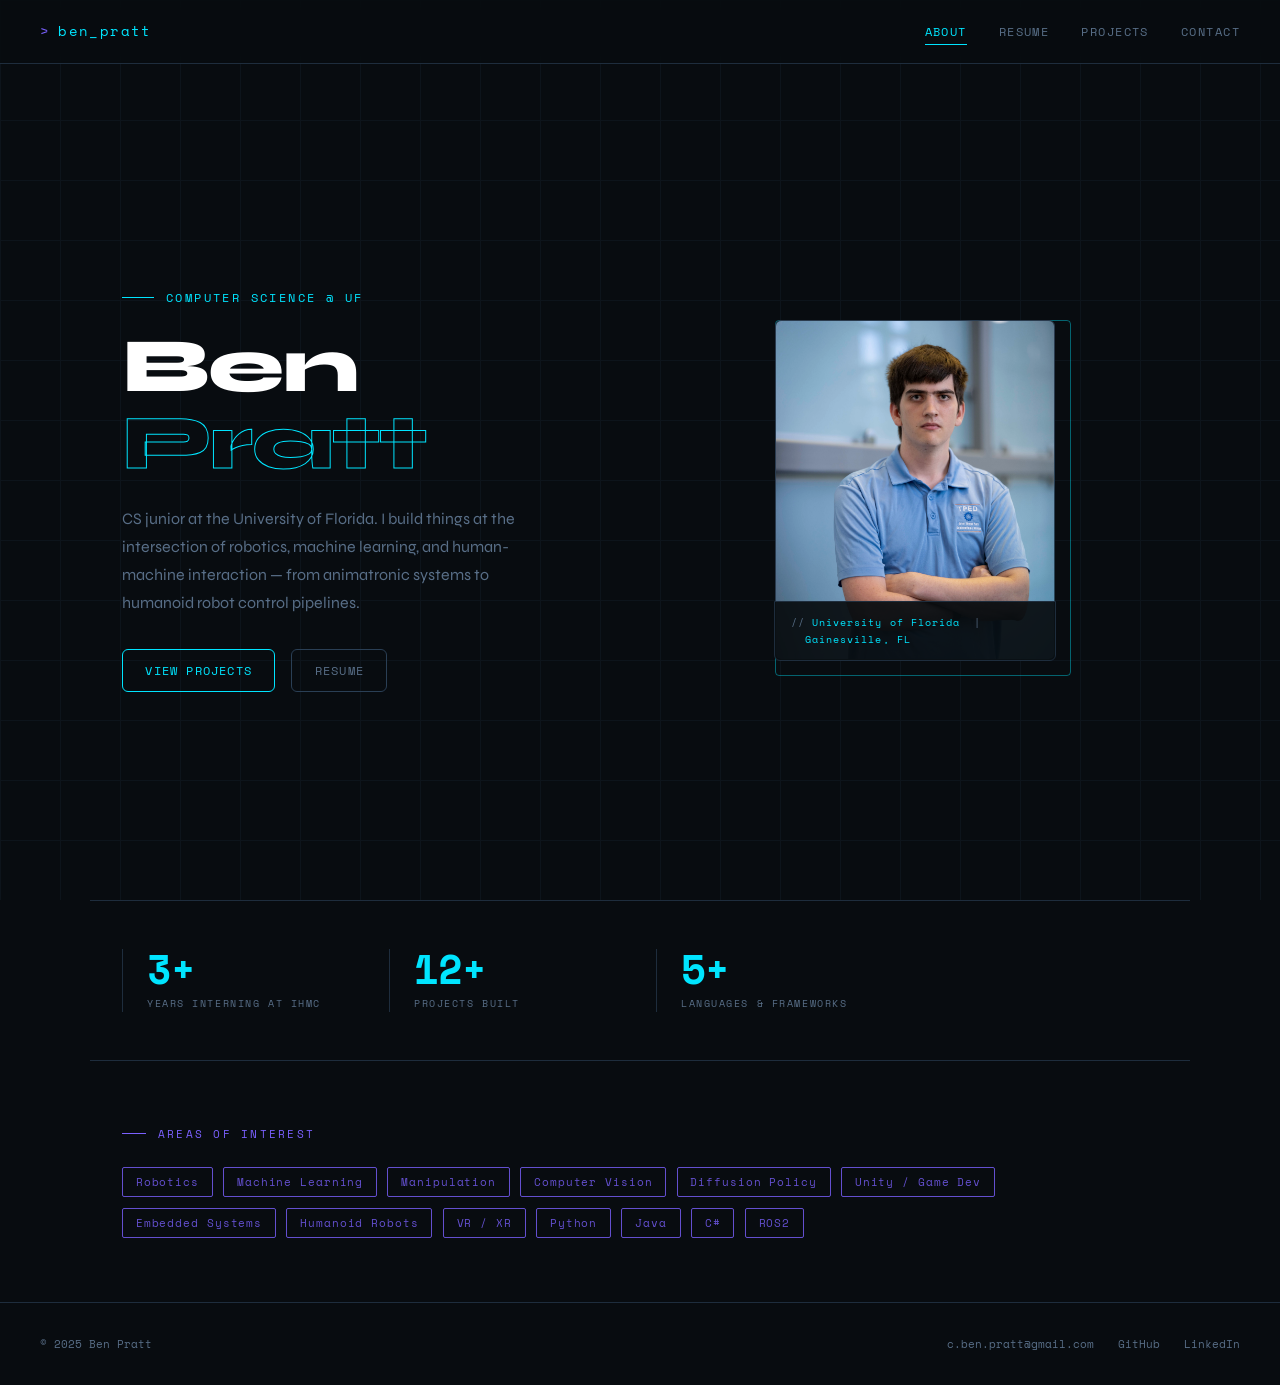
==== index.html @ c1a09a0b "Adds arms etc" ====
<!DOCTYPE html>
<html lang="en">
<head>
  <meta charset="UTF-8" />
  <meta name="viewport" content="width=device-width, initial-scale=1.0" />
  <title>Ben Pratt — CS @ UF</title>
  <link rel="stylesheet" href="css/style.css" />
  <style>
    /* ── HERO ── */
    .hero {
      min-height: calc(100vh - var(--nav-h));
      display: grid;
      grid-template-columns: 1fr 1fr;
      align-items: center;
      gap: 4rem;
      padding: 5rem 2rem 4rem;
      max-width: 1100px;
      margin: 0 auto;
      position: relative;
      z-index: 1;
    }

    .hero-eyebrow {
      font-family: var(--font-mono);
      font-size: .75rem;
      color: var(--accent);
      letter-spacing: .2em;
      text-transform: uppercase;
      margin-bottom: 1.25rem;
      display: flex;
      align-items: center;
      gap: .75rem;
    }
    .hero-eyebrow::before {
      content: '';
      display: inline-block;
      width: 32px; height: 1px;
      background: var(--accent);
    }

    .hero h1 {
      font-family: var(--font-body);
      font-size: clamp(3rem, 6vw, 5.5rem);
      font-weight: 800;
      line-height: 1.0;
      letter-spacing: -.02em;
      color: #fff;
      margin-bottom: 1.5rem;
    }
    .hero h1 span {
      color: transparent;
      -webkit-text-stroke: 1px var(--accent);
    }

    .hero-bio {
      font-size: 1rem;
      color: var(--muted);
      max-width: 440px;
      margin-bottom: 2rem;
      line-height: 1.75;
    }

    .hero-actions {
      display: flex;
      gap: 1rem;
      flex-wrap: wrap;
    }

    /* ── PHOTO CARD ── */
    .hero-visual {
      display: flex;
      justify-content: center;
    }
    .photo-frame {
      position: relative;
      width: 280px;
    }
    .photo-frame::before {
      content: '';
      position: absolute;
      inset: -8px;
      border: 1px solid var(--accent);
      border-radius: 4px;
      opacity: .4;
      transform: translate(8px, 8px);
    }
    .photo-frame::after {
      content: '';
      position: absolute;
      inset: 0;
      background: linear-gradient(135deg, transparent 60%, rgba(0,229,255,.08));
      border-radius: var(--radius);
      z-index: 2;
    }
    .photo-frame img {
      width: 280px;
      height: 340px;
      object-fit: cover;
      border-radius: var(--radius);
      border: 1px solid var(--border2);
      filter: grayscale(20%) contrast(1.05);
      display: block;
    }
    .photo-tag {
      position: absolute;
      bottom: -1px;
      left: -1px;
      right: -1px;
      padding: .75rem 1rem;
      background: rgba(8,12,16,.92);
      border: 1px solid var(--border);
      border-radius: 0 0 var(--radius) var(--radius);
      font-family: var(--font-mono);
      font-size: .65rem;
      color: var(--accent);
      letter-spacing: .1em;
      z-index: 3;
    }
    .photo-tag span { color: var(--muted); }

    /* ── STATS ROW ── */
    .stats {
      border-top: 1px solid var(--border);
      padding: 3rem 2rem;
      max-width: 1100px;
      margin: 0 auto;
      display: grid;
      grid-template-columns: repeat(4, 1fr);
      gap: 2rem;
      position: relative;
      z-index: 1;
    }
    .stat {
      border-left: 1px solid var(--border);
      padding-left: 1.5rem;
    }
    .stat-n {
      font-family: var(--font-mono);
      font-size: 2.5rem;
      font-weight: 700;
      color: var(--accent);
      line-height: 1;
      margin-bottom: .35rem;
    }
    .stat-label {
      font-family: var(--font-mono);
      font-size: .65rem;
      color: var(--muted);
      letter-spacing: .15em;
      text-transform: uppercase;
    }

    /* ── INTERESTS ── */
    .interests {
      border-top: 1px solid var(--border);
      padding: 4rem 2rem;
      max-width: 1100px;
      margin: 0 auto;
      position: relative;
      z-index: 1;
    }
    .tags {
      display: flex;
      flex-wrap: wrap;
      gap: .65rem;
      margin-top: 1.5rem;
    }
    .tag {
      font-family: var(--font-mono);
      font-size: .7rem;
      color: var(--accent2);
      border: 1px solid var(--accent2);
      padding: .3rem .8rem;
      border-radius: 2px;
      letter-spacing: .08em;
      opacity: .8;
      transition: opacity .2s;
    }
    .tag:hover { opacity: 1; }

    @media (max-width: 768px) {
      .hero { grid-template-columns: 1fr; gap: 2rem; }
      .hero-visual { order: -1; }
      .stats { grid-template-columns: repeat(2, 1fr); }
    }
  </style>
</head>
<body>
  <div class="grid-bg"></div>

  <nav>
    <div class="nav-logo">ben_pratt</div>
    <ul class="nav-links">
      <li><a href="index.html" class="active">About</a></li>
      <li><a href="resume.html">Resume</a></li>
      <li><a href="projects.html">Projects</a></li>
      <li><a href="contact.html">Contact</a></li>
    </ul>
  </nav>

  <main>
    <section class="hero">
      <div class="hero-copy fade-up">
        <div class="hero-eyebrow">Computer Science @ UF</div>
        <h1>Ben<br /><span>Pratt</span></h1>
        <p class="hero-bio">
          CS junior at the University of Florida. I build things at the intersection
          of robotics, machine learning, and human-machine interaction — from
          animatronic systems to humanoid robot control pipelines.
        </p>
        <div class="hero-actions">
          <a href="projects.html" class="btn">View Projects</a>
          <a href="resume.html" class="btn btn-ghost">Resume</a>
        </div>
      </div>

      <div class="hero-visual fade-up fade-up-2">
        <div class="photo-frame">
          <img
            src="media/image002.jpg"
            alt="Ben Pratt"
          />
          <div class="photo-tag">
            <span>// </span>University of Florida&nbsp;&nbsp;<span>|</span>&nbsp;&nbsp;Gainesville, FL
          </div>
        </div>
      </div>
    </section>

    <section class="stats fade-up fade-up-3">
      <div class="stat">
        <div class="stat-n">3+</div>
        <div class="stat-label">Years Interning at IHMC</div>
      </div>
      <div class="stat">
        <div class="stat-n">12+</div>
        <div class="stat-label">Projects Built</div>
      </div>
      <div class="stat">
        <div class="stat-n">5+</div>
        <div class="stat-label">Languages & Frameworks</div>
      </div>
    </section>

    <section class="interests fade-up fade-up-4">
      <div class="section-label">Areas of Interest</div>
      <div class="tags">
        <span class="tag">Robotics</span>
        <span class="tag">Machine Learning</span>
        <span class="tag">Manipulation</span>
        <span class="tag">Computer Vision</span>
        <span class="tag">Diffusion Policy</span>
        <span class="tag">Unity / Game Dev</span>
        <span class="tag">Embedded Systems</span>
        <span class="tag">Humanoid Robots</span>
        <span class="tag">VR / XR</span>
        <span class="tag">Python</span>
        <span class="tag">Java</span>
        <span class="tag">C#</span>
        <span class="tag">ROS2</span>
      </div>
    </section>

    <footer>
      <span>© 2025 Ben Pratt</span>
      <div class="footer-links">
        <a href="mailto:c.ben.pratt@gmail.com">c.ben.pratt@gmail.com</a>
        <a href="https://github.com/EAOZONE" target="_blank">GitHub</a>
        <a href="https://www.linkedin.com/in/charles-pratt-919313291/" target="_blank">LinkedIn</a>
      </div>
    </footer>
  </main>
</body>
</html>
---- css/style.css ----
@import url('https://fonts.googleapis.com/css2?family=Space+Mono:ital,wght@0,400;0,700;1,400&family=Syne:wght@400;600;700;800&display=swap');

/* ─── DESIGN TOKENS ─────────────────────────────────────────────────────── */

:root {
  --bg:        #080c10;
  --bg2:       #0d1117;
  --bg3:       #111820;
  --border:    #1e2d3d;
  --border2:   #2a3f55;
  --text:      #cdd9e5;
  --muted:     #586e87;
  --accent:    #00e5ff;
  --accent2:   #7b61ff;
  --accent3:   #ff4ecd;
  --green:     #39d353;
  --glow:      0 0 20px rgba(0,229,255,0.25);
  --glow-sm:   0 0 8px rgba(0,229,255,0.2);
  --radius:    6px;
  --font-mono: 'Space Mono', monospace;
  --font-body: 'Syne', sans-serif;
  --nav-h:     64px;
}

/* ─── RESET ──────────────────────────────────────────────────────────────── */
*, *::before, *::after { box-sizing: border-box; margin: 0; padding: 0; }
html { scroll-behavior: smooth; }
body {
  background: var(--bg);
  color: var(--text);
  font-family: var(--font-body);
  font-size: 16px;
  line-height: 1.65;
  min-height: 100vh;
  overflow-x: hidden;
}
a { color: var(--accent); text-decoration: none; transition: color .2s; }
a:hover { color: #fff; }
img { max-width: 100%; display: block; }
button { cursor: pointer; font-family: var(--font-body); }


/* ─── NAV ────────────────────────────────────────────────────────────────── */
nav {
  position: fixed;
  top: 0; left: 0; right: 0;
  height: var(--nav-h);
  background: rgba(8,12,16,.85);
  backdrop-filter: blur(12px);
  border-bottom: 1px solid var(--border);
  display: flex;
  align-items: center;
  justify-content: space-between;
  padding: 0 2.5rem;
  z-index: 100;
}
.nav-logo {
  font-family: var(--font-mono);
  font-size: .85rem;
  color: var(--accent);
  letter-spacing: .1em;
  display: flex;
  align-items: center;
  gap: .5rem;
}
.nav-logo::before {
  content: '>';
  color: var(--accent2);
  animation: blink 1.2s step-end infinite;
}
@keyframes blink { 50% { opacity: 0; } }

.nav-links {
  display: flex;
  gap: 2rem;
  list-style: none;
}
.nav-links a {
  font-family: var(--font-mono);
  font-size: .75rem;
  color: var(--muted);
  letter-spacing: .12em;
  text-transform: uppercase;
  padding: .25rem 0;
  border-bottom: 1px solid transparent;
  transition: color .2s, border-color .2s;
}
.nav-links a:hover,
.nav-links a.active {
  color: var(--accent);
  border-color: var(--accent);
}

/* ─── PAGE WRAPPER ───────────────────────────────────────────────────────── */
main {
  margin-top: var(--nav-h);
  min-height: calc(100vh - var(--nav-h));
}

/* ─── SECTION TITLE ─────────────────────────────────────────────────────── */
.section-label {
  font-family: var(--font-mono);
  font-size: .7rem;
  color: var(--accent2);
  letter-spacing: .2em;
  text-transform: uppercase;
  margin-bottom: .75rem;
  display: flex;
  align-items: center;
  gap: .75rem;
}
.section-label::before {
  content: '';
  display: block;
  width: 24px;
  height: 1px;
  background: var(--accent2);
}

/* ─── BTN ────────────────────────────────────────────────────────────────── */
.btn {
  display: inline-flex;
  align-items: center;
  gap: .5rem;
  font-family: var(--font-mono);
  font-size: .75rem;
  letter-spacing: .1em;
  padding: .65rem 1.4rem;
  border: 1px solid var(--accent);
  color: var(--accent);
  background: transparent;
  border-radius: var(--radius);
  transition: background .2s, color .2s, box-shadow .2s;
  text-transform: uppercase;
  text-decoration: none;
}
.btn:hover {
  background: var(--accent);
  color: var(--bg);
  box-shadow: var(--glow);
  color: #000;
}
.btn-ghost {
  border-color: var(--border2);
  color: var(--muted);
}
.btn-ghost:hover {
  border-color: var(--accent);
  color: var(--accent);
  background: transparent;
  box-shadow: none;
}

/* ─── GRID BACKGROUND ────────────────────────────────────────────────────── */
.grid-bg {
  position: fixed;
  inset: 0;
  background-image:
    linear-gradient(var(--border) 1px, transparent 1px),
    linear-gradient(90deg, var(--border) 1px, transparent 1px);
  background-size: 60px 60px;
  opacity: .25;
  pointer-events: none;
  z-index: 0;
}

/* ─── FOOTER ─────────────────────────────────────────────────────────────── */
footer {
  border-top: 1px solid var(--border);
  padding: 2rem 2.5rem;
  display: flex;
  justify-content: space-between;
  align-items: center;
  font-family: var(--font-mono);
  font-size: .7rem;
  color: var(--muted);
  flex-wrap: wrap;
  gap: 1rem;
}
.footer-links {
  display: flex;
  gap: 1.5rem;
}
.footer-links a {
  color: var(--muted);
  transition: color .2s;
}
.footer-links a:hover { color: var(--accent); }

/* ─── UTILITIES ──────────────────────────────────────────────────────────── */
.container {
  max-width: 1100px;
  margin: 0 auto;
  padding: 0 2rem;
  position: relative;
  z-index: 1;
}

/* ─── ANIMATIONS ─────────────────────────────────────────────────────────── */
@keyframes fadeUp {
  from { opacity: 0; transform: translateY(24px); }
  to   { opacity: 1; transform: translateY(0); }
}
.fade-up { animation: fadeUp .6s ease both; }
.fade-up-1 { animation-delay: .1s; }
.fade-up-2 { animation-delay: .2s; }
.fade-up-3 { animation-delay: .3s; }
.fade-up-4 { animation-delay: .4s; }

/* ─── MOBILE ─────────────────────────────────────────────────────────────── */
@media (max-width: 640px) {
  nav { padding: 0 1.25rem; }
  .nav-links { gap: 1.25rem; }
  .nav-links a { font-size: .65rem; }
  footer { flex-direction: column; align-items: flex-start; }
}
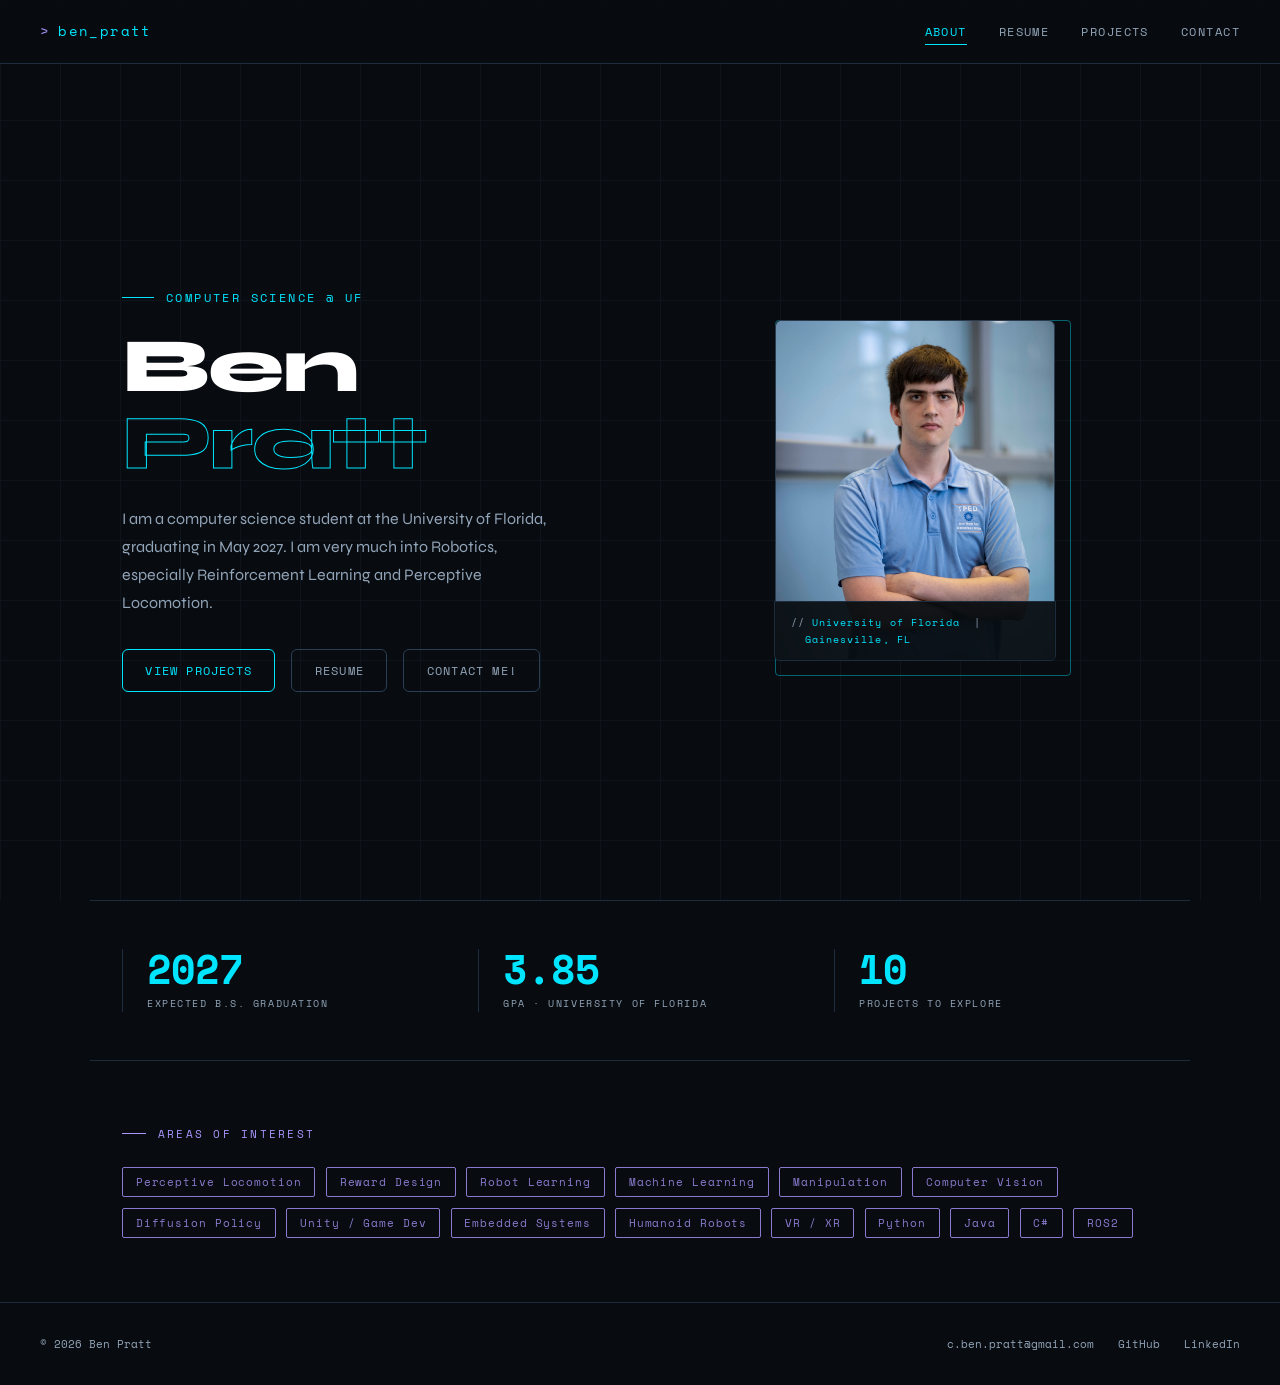
==== commit 1289de05: "full rework of everything" ====
--- a/index.html
+++ b/index.html
@@ -3,7 +3,8 @@
 <head>
   <meta charset="UTF-8" />
   <meta name="viewport" content="width=device-width, initial-scale=1.0" />
-  <title>Ben Pratt — CS @ UF</title>
+  <title>Ben Pratt — Robotics &amp; Computer Science</title>
+  <meta name="description" content="Ben Pratt’s robotics portfolio: perceptive locomotion, humanoid manipulation, animatronics, software, and games. Computer science at the University of Florida." />
   <link rel="stylesheet" href="css/style.css" />
   <style>
     /* ── HERO ── */
@@ -73,7 +74,7 @@
     }
     .photo-frame {
       position: relative;
-      width: 280px;
+      width: min(280px, 100%);
     }
     .photo-frame::before {
       content: '';
@@ -93,7 +94,7 @@
       z-index: 2;
     }
     .photo-frame img {
-      width: 280px;
+      width: min(280px, 100%);
       height: 340px;
       object-fit: cover;
       border-radius: var(--radius);
@@ -125,7 +126,7 @@
       max-width: 1100px;
       margin: 0 auto;
       display: grid;
-      grid-template-columns: repeat(4, 1fr);
+      grid-template-columns: repeat(3, minmax(0, 1fr));
       gap: 2rem;
       position: relative;
       z-index: 1;
@@ -181,36 +182,38 @@
     @media (max-width: 768px) {
       .hero { grid-template-columns: 1fr; gap: 2rem; }
       .hero-visual { order: -1; }
-      .stats { grid-template-columns: repeat(2, 1fr); }
+      .stats { grid-template-columns: repeat(2, minmax(0, 1fr)); }
     }
   </style>
 </head>
 <body>
+  <a class="skip-link" href="#main">Skip to content</a>
   <div class="grid-bg"></div>
 
-  <nav>
+  <nav aria-label="Main navigation">
     <div class="nav-logo">ben_pratt</div>
     <ul class="nav-links">
-      <li><a href="index.html" class="active">About</a></li>
+      <li><a href="index.html" class="active" aria-current="page">About</a></li>
       <li><a href="resume.html">Resume</a></li>
       <li><a href="projects.html">Projects</a></li>
       <li><a href="contact.html">Contact</a></li>
     </ul>
   </nav>
 
-  <main>
+  <main id="main" tabindex="-1">
     <section class="hero">
       <div class="hero-copy fade-up">
         <div class="hero-eyebrow">Computer Science @ UF</div>
         <h1>Ben<br /><span>Pratt</span></h1>
         <p class="hero-bio">
-          CS junior at the University of Florida. I build things at the intersection
-          of robotics, machine learning, and human-machine interaction — from
-          animatronic systems to humanoid robot control pipelines.
+          I am a computer science student at the University of Florida, graduating in May 2027.
+        I am very much into Robotics, especially Reinforcement Learning and Perceptive Locomotion.
         </p>
         <div class="hero-actions">
           <a href="projects.html" class="btn">View Projects</a>
           <a href="resume.html" class="btn btn-ghost">Resume</a>
+          <a href="contact.html" class="btn btn-ghost">Contact Me!</a>
+
         </div>
       </div>
 
@@ -229,23 +232,25 @@
 
     <section class="stats fade-up fade-up-3">
       <div class="stat">
-        <div class="stat-n">3+</div>
-        <div class="stat-label">Years Interning at IHMC</div>
+        <div class="stat-n">2027</div>
+        <div class="stat-label">Expected B.S. graduation</div>
       </div>
       <div class="stat">
-        <div class="stat-n">12+</div>
-        <div class="stat-label">Projects Built</div>
+        <div class="stat-n">3.85</div>
+        <div class="stat-label">GPA · University of Florida</div>
       </div>
       <div class="stat">
-        <div class="stat-n">5+</div>
-        <div class="stat-label">Languages & Frameworks</div>
+        <div class="stat-n">10</div>
+        <div class="stat-label">Projects to explore</div>
       </div>
     </section>
 
     <section class="interests fade-up fade-up-4">
       <div class="section-label">Areas of Interest</div>
       <div class="tags">
-        <span class="tag">Robotics</span>
+        <span class="tag">Perceptive Locomotion</span>
+        <span class="tag">Reward Design</span>
+        <span class="tag">Robot Learning</span>
         <span class="tag">Machine Learning</span>
         <span class="tag">Manipulation</span>
         <span class="tag">Computer Vision</span>
@@ -262,11 +267,11 @@
     </section>
 
     <footer>
-      <span>© 2025 Ben Pratt</span>
+      <span>© 2026 Ben Pratt</span>
       <div class="footer-links">
         <a href="mailto:c.ben.pratt@gmail.com">c.ben.pratt@gmail.com</a>
-        <a href="https://github.com/EAOZONE" target="_blank">GitHub</a>
-        <a href="https://www.linkedin.com/in/charles-pratt-919313291/" target="_blank">LinkedIn</a>
+        <a href="https://github.com/EAOZONE" target="_blank" rel="noopener noreferrer">GitHub</a>
+        <a href="https://www.linkedin.com/in/charles-pratt-919313291/" target="_blank" rel="noopener noreferrer">LinkedIn</a>
       </div>
     </footer>
   </main>
--- a/css/style.css
+++ b/css/style.css
@@ -9,9 +9,9 @@
   --border:    #1e2d3d;
   --border2:   #2a3f55;
   --text:      #cdd9e5;
-  --muted:     #586e87;
+  --muted:     #92a4b8;
   --accent:    #00e5ff;
-  --accent2:   #7b61ff;
+  --accent2:   #aa97ff;
   --accent3:   #ff4ecd;
   --green:     #39d353;
   --glow:      0 0 20px rgba(0,229,255,0.25);
@@ -38,6 +38,12 @@
 a:hover { color: #fff; }
 img { max-width: 100%; display: block; }
 button { cursor: pointer; font-family: var(--font-body); }
+[hidden] { display: none !important; }
+:focus-visible { outline: 2px solid var(--accent); outline-offset: 4px; }
+main { scroll-margin-top: calc(var(--nav-h) + 1rem); }
+.skip-link { position: fixed; top: .5rem; left: 1rem; z-index: 1000; padding: .6rem 1rem; background: var(--bg2); border: 1px solid var(--accent); transform: translateY(-160%); }
+.skip-link:focus { transform: translateY(0); }
+.sr-only { position: absolute; width: 1px; height: 1px; padding: 0; margin: -1px; overflow: hidden; clip-path: inset(50%); white-space: nowrap; border: 0; }
 
 
 /* ─── NAV ────────────────────────────────────────────────────────────────── */
@@ -180,6 +186,7 @@
 .footer-links {
   display: flex;
   gap: 1.5rem;
+  flex-wrap: wrap;
 }
 .footer-links a {
   color: var(--muted);
@@ -209,8 +216,15 @@
 
 /* ─── MOBILE ─────────────────────────────────────────────────────────────── */
 @media (max-width: 640px) {
-  nav { padding: 0 1.25rem; }
-  .nav-links { gap: 1.25rem; }
+  :root { --nav-h: 100px; }
+  nav { padding: .65rem 1.25rem; flex-direction: column; justify-content: center; gap: .4rem; }
+  .nav-links { width: 100%; justify-content: center; gap: clamp(.7rem, 4vw, 1.25rem); }
   .nav-links a { font-size: .65rem; }
+  .nav-links a { display: inline-flex; align-items: center; min-height: 40px; }
   footer { flex-direction: column; align-items: flex-start; }
 }
+
+@media (prefers-reduced-motion: reduce) {
+  html { scroll-behavior: auto; }
+  *, *::before, *::after { animation: none !important; transition: none !important; }
+}
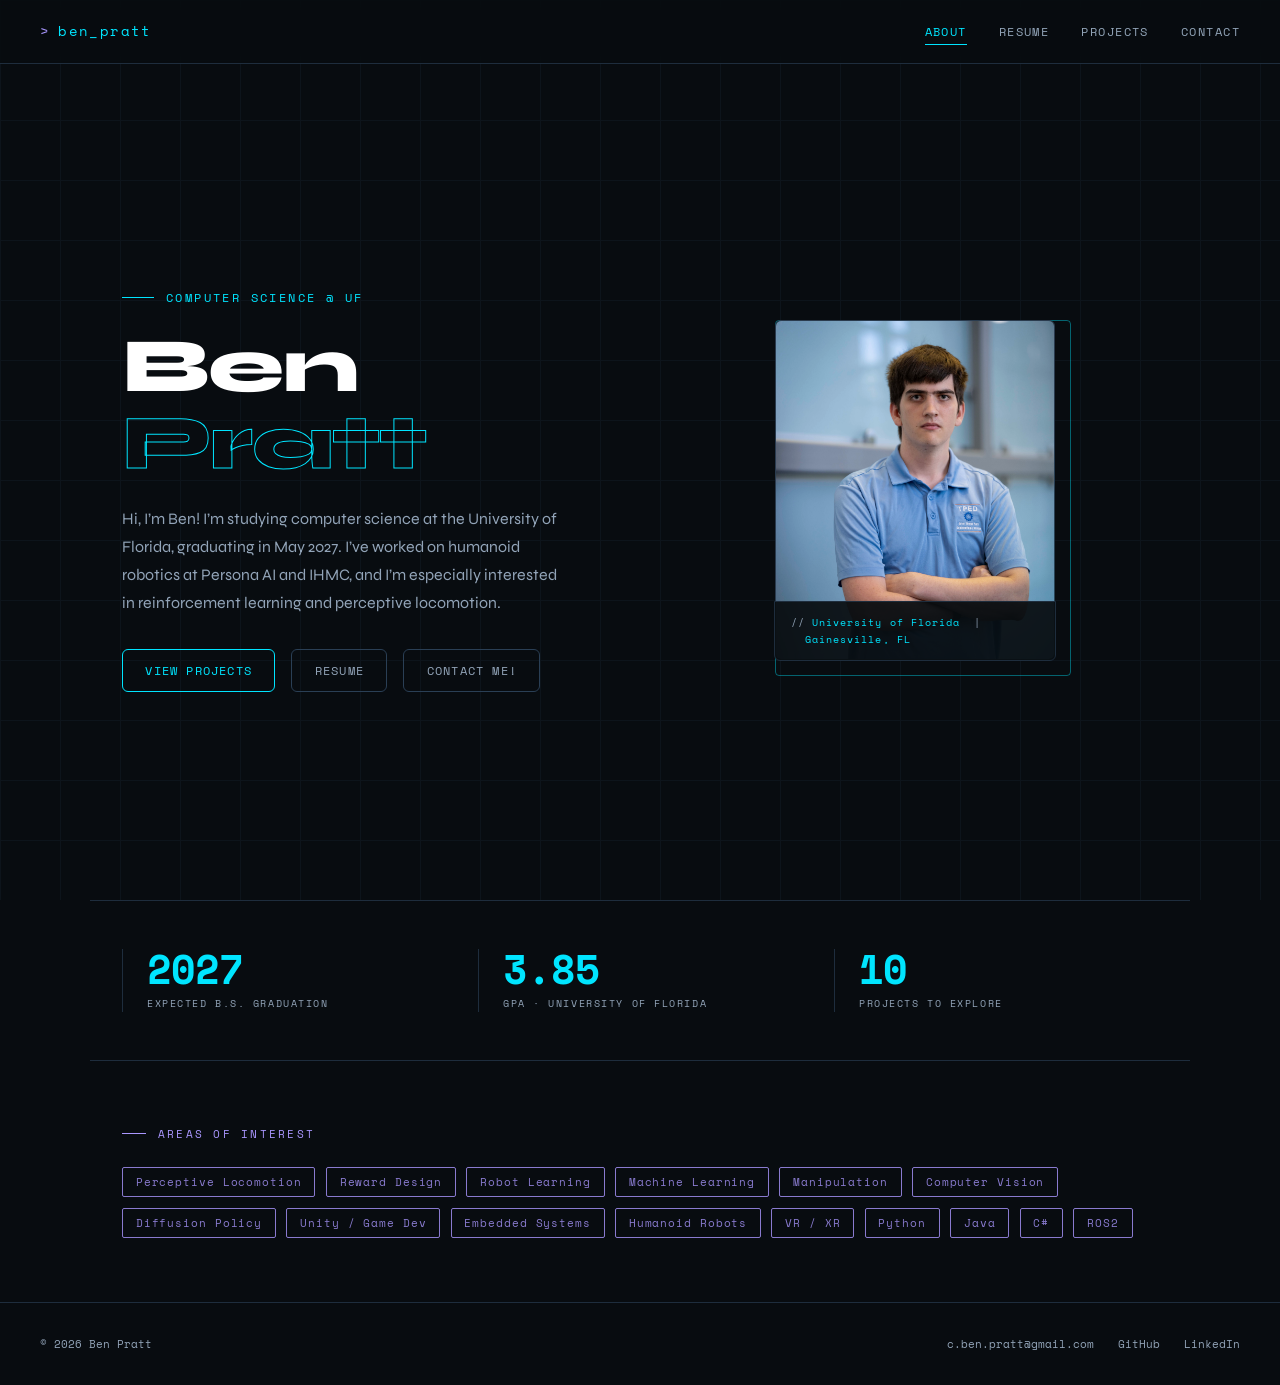
==== commit d9c39fb1: "changes two sentence bio" ====
--- a/index.html
+++ b/index.html
@@ -206,8 +206,8 @@
         <div class="hero-eyebrow">Computer Science @ UF</div>
         <h1>Ben<br /><span>Pratt</span></h1>
         <p class="hero-bio">
-          I am a computer science student at the University of Florida, graduating in May 2027.
-        I am very much into Robotics, especially Reinforcement Learning and Perceptive Locomotion.
+          Hi, I’m Ben! I’m studying computer science at the University of Florida, graduating in May 2027.
+          I’ve worked on humanoid robotics at Persona AI and IHMC, and I’m especially interested in reinforcement learning and perceptive locomotion.
         </p>
         <div class="hero-actions">
           <a href="projects.html" class="btn">View Projects</a>
